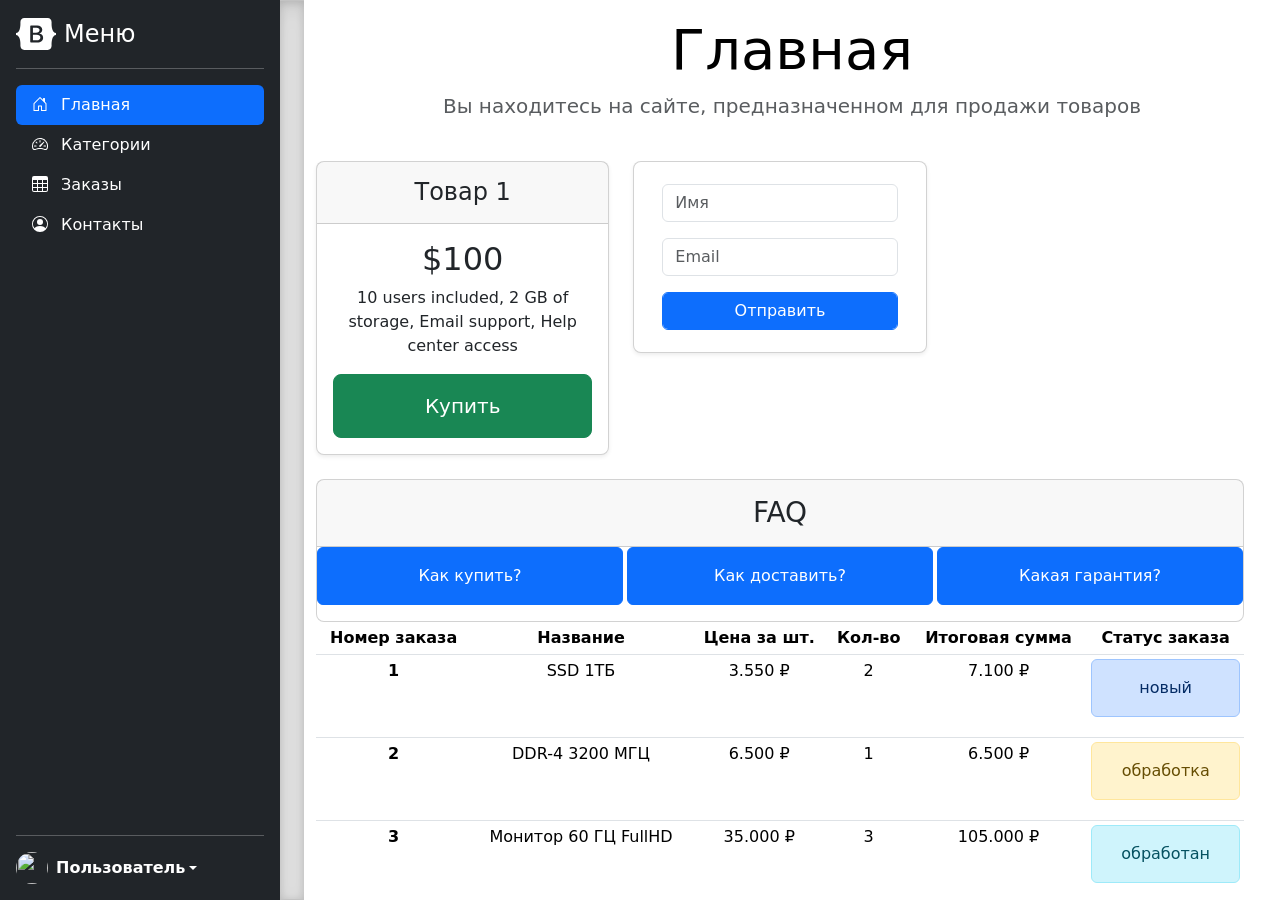
==== Python Base/lesson21/hw/index.html @ c47ae516 "12/01/24" ====
<!doctype html>
<html lang="en">
<head>
    <meta charset="utf-8">
    <meta name="viewport" content="width=device-width, initial-scale=1">
    <meta name="description" content="">
    <meta name="generator" content="Hugo 0.84.0">
    <title>Catalog</title>
    <!-- Bootstrap core CSS -->
    <link href="https://cdn.jsdelivr.net/npm/bootstrap@5.3.0/dist/css/bootstrap.min.css" rel="stylesheet"
          integrity="sha384-9ndCyUaIbzAi2FUVXJi0CjmCapSmO7SnpJef0486qhLnuZ2cdeRhO02iuK6FUUVM" crossorigin="anonymous">

    <style>
        .bd-placeholder-img {
            font-size: 1.125rem;
            text-anchor: middle;
            -webkit-user-select: none;
            -moz-user-select: none;
            user-select: none;
        }

        @media (min-width: 768px) {
            .bd-placeholder-img-lg {
                font-size: 3.5rem;
            }
        }

        body {
            min-height: 100vh;
            min-height: -webkit-fill-available;
        }

        html {
            height: -webkit-fill-available;
        }

        main {
            display: flex;
            flex-wrap: nowrap;
            height: 100vh;
            height: -webkit-fill-available;
            max-height: 100vh;
            overflow-x: auto;
            overflow-y: hidden;
        }

        .b-example-divider {
            flex-shrink: 0;
            width: 1.5rem;
            height: 100vh;
            background-color: rgba(0, 0, 0, .1);
            border: solid rgba(0, 0, 0, .15);
            border-width: 1px 0;
            box-shadow: inset 0 .5em 1.5em rgba(0, 0, 0, .1), inset 0 .125em .5em rgba(0, 0, 0, .15);
        }

        .bi {
            vertical-align: -.125em;
            pointer-events: none;
            fill: currentColor;
        }

        .dropdown-toggle {
            outline: 0;
        }

        .nav-flush .nav-link {
            border-radius: 0;
        }

        .btn-toggle {
            display: inline-flex;
            align-items: center;
            padding: .25rem .5rem;
            font-weight: 600;
            color: rgba(0, 0, 0, .65);
            background-color: transparent;
            border: 0;
        }

        .btn-toggle:hover,
        .btn-toggle:focus {
            color: rgba(0, 0, 0, .85);
            background-color: #d2f4ea;
        }

        .btn-toggle::before {
            width: 1.25em;
            line-height: 0;
            content: url("data:image/svg+xml,%3csvg xmlns='http://www.w3.org/2000/svg' width='16' height='16' viewBox='0 0 16 16'%3e%3cpath fill='none' stroke='rgba%280,0,0,.5%29' stroke-linecap='round' stroke-linejoin='round' stroke-width='2' d='M5 14l6-6-6-6'/%3e%3c/svg%3e");
            transition: transform .35s ease;
            transform-origin: .5em 50%;
        }

        .btn-toggle[aria-expanded="true"] {
            color: rgba(0, 0, 0, .85);
        }

        .btn-toggle[aria-expanded="true"]::before {
            transform: rotate(90deg);
        }

        .btn-toggle-nav a {
            display: inline-flex;
            padding: .1875rem .5rem;
            margin-top: .125rem;
            margin-left: 1.25rem;
            text-decoration: none;
        }

        .btn-toggle-nav a:hover,
        .btn-toggle-nav a:focus {
            background-color: #d2f4ea;
        }

        .scrollarea {
            overflow-y: auto;
        }

        .fw-semibold {
            font-weight: 600;
        }

        .lh-tight {
            line-height: 1.25;
        }
    </style>

</head>
<body>

<svg xmlns="http://www.w3.org/2000/svg" style="display: none;">
    <symbol id="bootstrap" viewBox="0 0 118 94">
        <title>Bootstrap</title>
        <path fill-rule="evenodd" clip-rule="evenodd"
              d="M24.509 0c-6.733 0-11.715 5.893-11.492 12.284.214 6.14-.064 14.092-2.066 20.577C8.943 39.365 5.547 43.485 0 44.014v5.972c5.547.529 8.943 4.649 10.951 11.153 2.002 6.485 2.28 14.437 2.066 20.577C12.794 88.106 17.776 94 24.51 94H93.5c6.733 0 11.714-5.893 11.491-12.284-.214-6.14.064-14.092 2.066-20.577 2.009-6.504 5.396-10.624 10.943-11.153v-5.972c-5.547-.529-8.934-4.649-10.943-11.153-2.002-6.484-2.28-14.437-2.066-20.577C105.214 5.894 100.233 0 93.5 0H24.508zM80 57.863C80 66.663 73.436 72 62.543 72H44a2 2 0 01-2-2V24a2 2 0 012-2h18.437c9.083 0 15.044 4.92 15.044 12.474 0 5.302-4.01 10.049-9.119 10.88v.277C75.317 46.394 80 51.21 80 57.863zM60.521 28.34H49.948v14.934h8.905c6.884 0 10.68-2.772 10.68-7.727 0-4.643-3.264-7.207-9.012-7.207zM49.948 49.2v16.458H60.91c7.167 0 10.964-2.876 10.964-8.281 0-5.406-3.903-8.178-11.425-8.178H49.948z"></path>
    </symbol>
    <symbol id="home" viewBox="0 0 16 16">
        <path d="M8.354 1.146a.5.5 0 0 0-.708 0l-6 6A.5.5 0 0 0 1.5 7.5v7a.5.5 0 0 0 .5.5h4.5a.5.5 0 0 0 .5-.5v-4h2v4a.5.5 0 0 0 .5.5H14a.5.5 0 0 0 .5-.5v-7a.5.5 0 0 0-.146-.354L13 5.793V2.5a.5.5 0 0 0-.5-.5h-1a.5.5 0 0 0-.5.5v1.293L8.354 1.146zM2.5 14V7.707l5.5-5.5 5.5 5.5V14H10v-4a.5.5 0 0 0-.5-.5h-3a.5.5 0 0 0-.5.5v4H2.5z"/>
    </symbol>
    <symbol id="speedometer2" viewBox="0 0 16 16">
        <path d="M8 4a.5.5 0 0 1 .5.5V6a.5.5 0 0 1-1 0V4.5A.5.5 0 0 1 8 4zM3.732 5.732a.5.5 0 0 1 .707 0l.915.914a.5.5 0 1 1-.708.708l-.914-.915a.5.5 0 0 1 0-.707zM2 10a.5.5 0 0 1 .5-.5h1.586a.5.5 0 0 1 0 1H2.5A.5.5 0 0 1 2 10zm9.5 0a.5.5 0 0 1 .5-.5h1.5a.5.5 0 0 1 0 1H12a.5.5 0 0 1-.5-.5zm.754-4.246a.389.389 0 0 0-.527-.02L7.547 9.31a.91.91 0 1 0 1.302 1.258l3.434-4.297a.389.389 0 0 0-.029-.518z"/>
        <path fill-rule="evenodd"
              d="M0 10a8 8 0 1 1 15.547 2.661c-.442 1.253-1.845 1.602-2.932 1.25C11.309 13.488 9.475 13 8 13c-1.474 0-3.31.488-4.615.911-1.087.352-2.49.003-2.932-1.25A7.988 7.988 0 0 1 0 10zm8-7a7 7 0 0 0-6.603 9.329c.203.575.923.876 1.68.63C4.397 12.533 6.358 12 8 12s3.604.532 4.923.96c.757.245 1.477-.056 1.68-.631A7 7 0 0 0 8 3z"/>
    </symbol>
    <symbol id="table" viewBox="0 0 16 16">
        <path d="M0 2a2 2 0 0 1 2-2h12a2 2 0 0 1 2 2v12a2 2 0 0 1-2 2H2a2 2 0 0 1-2-2V2zm15 2h-4v3h4V4zm0 4h-4v3h4V8zm0 4h-4v3h3a1 1 0 0 0 1-1v-2zm-5 3v-3H6v3h4zm-5 0v-3H1v2a1 1 0 0 0 1 1h3zm-4-4h4V8H1v3zm0-4h4V4H1v3zm5-3v3h4V4H6zm4 4H6v3h4V8z"/>
    </symbol>
    <symbol id="people-circle" viewBox="0 0 16 16">
        <path d="M11 6a3 3 0 1 1-6 0 3 3 0 0 1 6 0z"/>
        <path fill-rule="evenodd"
              d="M0 8a8 8 0 1 1 16 0A8 8 0 0 1 0 8zm8-7a7 7 0 0 0-5.468 11.37C3.242 11.226 4.805 10 8 10s4.757 1.225 5.468 2.37A7 7 0 0 0 8 1z"/>
    </symbol>
    <symbol id="grid" viewBox="0 0 16 16">
        <path d="M1 2.5A1.5 1.5 0 0 1 2.5 1h3A1.5 1.5 0 0 1 7 2.5v3A1.5 1.5 0 0 1 5.5 7h-3A1.5 1.5 0 0 1 1 5.5v-3zM2.5 2a.5.5 0 0 0-.5.5v3a.5.5 0 0 0 .5.5h3a.5.5 0 0 0 .5-.5v-3a.5.5 0 0 0-.5-.5h-3zm6.5.5A1.5 1.5 0 0 1 10.5 1h3A1.5 1.5 0 0 1 15 2.5v3A1.5 1.5 0 0 1 13.5 7h-3A1.5 1.5 0 0 1 9 5.5v-3zm1.5-.5a.5.5 0 0 0-.5.5v3a.5.5 0 0 0 .5.5h3a.5.5 0 0 0 .5-.5v-3a.5.5 0 0 0-.5-.5h-3zM1 10.5A1.5 1.5 0 0 1 2.5 9h3A1.5 1.5 0 0 1 7 10.5v3A1.5 1.5 0 0 1 5.5 15h-3A1.5 1.5 0 0 1 1 13.5v-3zm1.5-.5a.5.5 0 0 0-.5.5v3a.5.5 0 0 0 .5.5h3a.5.5 0 0 0 .5-.5v-3a.5.5 0 0 0-.5-.5h-3zm6.5.5A1.5 1.5 0 0 1 10.5 9h3a1.5 1.5 0 0 1 1.5 1.5v3a1.5 1.5 0 0 1-1.5 1.5h-3A1.5 1.5 0 0 1 9 13.5v-3zm1.5-.5a.5.5 0 0 0-.5.5v3a.5.5 0 0 0 .5.5h3a.5.5 0 0 0 .5-.5v-3a.5.5 0 0 0-.5-.5h-3z"/>
    </symbol>
    <symbol id="collection" viewBox="0 0 16 16">
        <path d="M2.5 3.5a.5.5 0 0 1 0-1h11a.5.5 0 0 1 0 1h-11zm2-2a.5.5 0 0 1 0-1h7a.5.5 0 0 1 0 1h-7zM0 13a1.5 1.5 0 0 0 1.5 1.5h13A1.5 1.5 0 0 0 16 13V6a1.5 1.5 0 0 0-1.5-1.5h-13A1.5 1.5 0 0 0 0 6v7zm1.5.5A.5.5 0 0 1 1 13V6a.5.5 0 0 1 .5-.5h13a.5.5 0 0 1 .5.5v7a.5.5 0 0 1-.5.5h-13z"/>
    </symbol>
    <symbol id="calendar3" viewBox="0 0 16 16">
        <path d="M14 0H2a2 2 0 0 0-2 2v12a2 2 0 0 0 2 2h12a2 2 0 0 0 2-2V2a2 2 0 0 0-2-2zM1 3.857C1 3.384 1.448 3 2 3h12c.552 0 1 .384 1 .857v10.286c0 .473-.448.857-1 .857H2c-.552 0-1-.384-1-.857V3.857z"/>
        <path d="M6.5 7a1 1 0 1 0 0-2 1 1 0 0 0 0 2zm3 0a1 1 0 1 0 0-2 1 1 0 0 0 0 2zm3 0a1 1 0 1 0 0-2 1 1 0 0 0 0 2zm-9 3a1 1 0 1 0 0-2 1 1 0 0 0 0 2zm3 0a1 1 0 1 0 0-2 1 1 0 0 0 0 2zm3 0a1 1 0 1 0 0-2 1 1 0 0 0 0 2zm3 0a1 1 0 1 0 0-2 1 1 0 0 0 0 2zm-9 3a1 1 0 1 0 0-2 1 1 0 0 0 0 2zm3 0a1 1 0 1 0 0-2 1 1 0 0 0 0 2zm3 0a1 1 0 1 0 0-2 1 1 0 0 0 0 2z"/>
    </symbol>
    <symbol id="chat-quote-fill" viewBox="0 0 16 16">
        <path d="M16 8c0 3.866-3.582 7-8 7a9.06 9.06 0 0 1-2.347-.306c-.584.296-1.925.864-4.181 1.234-.2.032-.352-.176-.273-.362.354-.836.674-1.95.77-2.966C.744 11.37 0 9.76 0 8c0-3.866 3.582-7 8-7s8 3.134 8 7zM7.194 6.766a1.688 1.688 0 0 0-.227-.272 1.467 1.467 0 0 0-.469-.324l-.008-.004A1.785 1.785 0 0 0 5.734 6C4.776 6 4 6.746 4 7.667c0 .92.776 1.666 1.734 1.666.343 0 .662-.095.931-.26-.137.389-.39.804-.81 1.22a.405.405 0 0 0 .011.59c.173.16.447.155.614-.01 1.334-1.329 1.37-2.758.941-3.706a2.461 2.461 0 0 0-.227-.4zM11 9.073c-.136.389-.39.804-.81 1.22a.405.405 0 0 0 .012.59c.172.16.446.155.613-.01 1.334-1.329 1.37-2.758.942-3.706a2.466 2.466 0 0 0-.228-.4 1.686 1.686 0 0 0-.227-.273 1.466 1.466 0 0 0-.469-.324l-.008-.004A1.785 1.785 0 0 0 10.07 6c-.957 0-1.734.746-1.734 1.667 0 .92.777 1.666 1.734 1.666.343 0 .662-.095.931-.26z"/>
    </symbol>
    <symbol id="cpu-fill" viewBox="0 0 16 16">
        <path d="M6.5 6a.5.5 0 0 0-.5.5v3a.5.5 0 0 0 .5.5h3a.5.5 0 0 0 .5-.5v-3a.5.5 0 0 0-.5-.5h-3z"/>
        <path d="M5.5.5a.5.5 0 0 0-1 0V2A2.5 2.5 0 0 0 2 4.5H.5a.5.5 0 0 0 0 1H2v1H.5a.5.5 0 0 0 0 1H2v1H.5a.5.5 0 0 0 0 1H2v1H.5a.5.5 0 0 0 0 1H2A2.5 2.5 0 0 0 4.5 14v1.5a.5.5 0 0 0 1 0V14h1v1.5a.5.5 0 0 0 1 0V14h1v1.5a.5.5 0 0 0 1 0V14h1v1.5a.5.5 0 0 0 1 0V14a2.5 2.5 0 0 0 2.5-2.5h1.5a.5.5 0 0 0 0-1H14v-1h1.5a.5.5 0 0 0 0-1H14v-1h1.5a.5.5 0 0 0 0-1H14v-1h1.5a.5.5 0 0 0 0-1H14A2.5 2.5 0 0 0 11.5 2V.5a.5.5 0 0 0-1 0V2h-1V.5a.5.5 0 0 0-1 0V2h-1V.5a.5.5 0 0 0-1 0V2h-1V.5zm1 4.5h3A1.5 1.5 0 0 1 11 6.5v3A1.5 1.5 0 0 1 9.5 11h-3A1.5 1.5 0 0 1 5 9.5v-3A1.5 1.5 0 0 1 6.5 5z"/>
    </symbol>
    <symbol id="gear-fill" viewBox="0 0 16 16">
        <path d="M9.405 1.05c-.413-1.4-2.397-1.4-2.81 0l-.1.34a1.464 1.464 0 0 1-2.105.872l-.31-.17c-1.283-.698-2.686.705-1.987 1.987l.169.311c.446.82.023 1.841-.872 2.105l-.34.1c-1.4.413-1.4 2.397 0 2.81l.34.1a1.464 1.464 0 0 1 .872 2.105l-.17.31c-.698 1.283.705 2.686 1.987 1.987l.311-.169a1.464 1.464 0 0 1 2.105.872l.1.34c.413 1.4 2.397 1.4 2.81 0l.1-.34a1.464 1.464 0 0 1 2.105-.872l.31.17c1.283.698 2.686-.705 1.987-1.987l-.169-.311a1.464 1.464 0 0 1 .872-2.105l.34-.1c1.4-.413 1.4-2.397 0-2.81l-.34-.1a1.464 1.464 0 0 1-.872-2.105l.17-.31c.698-1.283-.705-2.686-1.987-1.987l-.311.169a1.464 1.464 0 0 1-2.105-.872l-.1-.34zM8 10.93a2.929 2.929 0 1 1 0-5.86 2.929 2.929 0 0 1 0 5.858z"/>
    </symbol>
    <symbol id="speedometer" viewBox="0 0 16 16">
        <path d="M8 2a.5.5 0 0 1 .5.5V4a.5.5 0 0 1-1 0V2.5A.5.5 0 0 1 8 2zM3.732 3.732a.5.5 0 0 1 .707 0l.915.914a.5.5 0 1 1-.708.708l-.914-.915a.5.5 0 0 1 0-.707zM2 8a.5.5 0 0 1 .5-.5h1.586a.5.5 0 0 1 0 1H2.5A.5.5 0 0 1 2 8zm9.5 0a.5.5 0 0 1 .5-.5h1.5a.5.5 0 0 1 0 1H12a.5.5 0 0 1-.5-.5zm.754-4.246a.389.389 0 0 0-.527-.02L7.547 7.31A.91.91 0 1 0 8.85 8.569l3.434-4.297a.389.389 0 0 0-.029-.518z"/>
        <path fill-rule="evenodd"
              d="M6.664 15.889A8 8 0 1 1 9.336.11a8 8 0 0 1-2.672 15.78zm-4.665-4.283A11.945 11.945 0 0 1 8 10c2.186 0 4.236.585 6.001 1.606a7 7 0 1 0-12.002 0z"/>
    </symbol>
    <symbol id="toggles2" viewBox="0 0 16 16">
        <path d="M9.465 10H12a2 2 0 1 1 0 4H9.465c.34-.588.535-1.271.535-2 0-.729-.195-1.412-.535-2z"/>
        <path d="M6 15a3 3 0 1 0 0-6 3 3 0 0 0 0 6zm0 1a4 4 0 1 1 0-8 4 4 0 0 1 0 8zm.535-10a3.975 3.975 0 0 1-.409-1H4a1 1 0 0 1 0-2h2.126c.091-.355.23-.69.41-1H4a2 2 0 1 0 0 4h2.535z"/>
        <path d="M14 4a4 4 0 1 1-8 0 4 4 0 0 1 8 0z"/>
    </symbol>
    <symbol id="tools" viewBox="0 0 16 16">
        <path d="M1 0L0 1l2.2 3.081a1 1 0 0 0 .815.419h.07a1 1 0 0 1 .708.293l2.675 2.675-2.617 2.654A3.003 3.003 0 0 0 0 13a3 3 0 1 0 5.878-.851l2.654-2.617.968.968-.305.914a1 1 0 0 0 .242 1.023l3.356 3.356a1 1 0 0 0 1.414 0l1.586-1.586a1 1 0 0 0 0-1.414l-3.356-3.356a1 1 0 0 0-1.023-.242L10.5 9.5l-.96-.96 2.68-2.643A3.005 3.005 0 0 0 16 3c0-.269-.035-.53-.102-.777l-2.14 2.141L12 4l-.364-1.757L13.777.102a3 3 0 0 0-3.675 3.68L7.462 6.46 4.793 3.793a1 1 0 0 1-.293-.707v-.071a1 1 0 0 0-.419-.814L1 0zm9.646 10.646a.5.5 0 0 1 .708 0l3 3a.5.5 0 0 1-.708.708l-3-3a.5.5 0 0 1 0-.708zM3 11l.471.242.529.026.287.445.445.287.026.529L5 13l-.242.471-.026.529-.445.287-.287.445-.529.026L3 15l-.471-.242L2 14.732l-.287-.445L1.268 14l-.026-.529L1 13l.242-.471.026-.529.445-.287.287-.445.529-.026L3 11z"/>
    </symbol>
    <symbol id="chevron-right" viewBox="0 0 16 16">
        <path fill-rule="evenodd"
              d="M4.646 1.646a.5.5 0 0 1 .708 0l6 6a.5.5 0 0 1 0 .708l-6 6a.5.5 0 0 1-.708-.708L10.293 8 4.646 2.354a.5.5 0 0 1 0-.708z"/>
    </symbol>
    <symbol id="geo-fill" viewBox="0 0 16 16">
        <path fill-rule="evenodd"
              d="M4 4a4 4 0 1 1 4.5 3.969V13.5a.5.5 0 0 1-1 0V7.97A4 4 0 0 1 4 3.999zm2.493 8.574a.5.5 0 0 1-.411.575c-.712.118-1.28.295-1.655.493a1.319 1.319 0 0 0-.37.265.301.301 0 0 0-.057.09V14l.002.008a.147.147 0 0 0 .016.033.617.617 0 0 0 .145.15c.165.13.435.27.813.395.751.25 1.82.414 3.024.414s2.273-.163 3.024-.414c.378-.126.648-.265.813-.395a.619.619 0 0 0 .146-.15.148.148 0 0 0 .015-.033L12 14v-.004a.301.301 0 0 0-.057-.09 1.318 1.318 0 0 0-.37-.264c-.376-.198-.943-.375-1.655-.493a.5.5 0 1 1 .164-.986c.77.127 1.452.328 1.957.594C12.5 13 13 13.4 13 14c0 .426-.26.752-.544.977-.29.228-.68.413-1.116.558-.878.293-2.059.465-3.34.465-1.281 0-2.462-.172-3.34-.465-.436-.145-.826-.33-1.116-.558C3.26 14.752 3 14.426 3 14c0-.599.5-1 .961-1.243.505-.266 1.187-.467 1.957-.594a.5.5 0 0 1 .575.411z"/>
    </symbol>
</svg>

<main>
    <h1 class="visually-hidden">Меню</h1>

    <div class="d-flex flex-column flex-shrink-0 p-3 text-white bg-dark" style="width: 280px;">
        <a href="/" class="d-flex align-items-center mb-3 mb-md-0 me-md-auto text-white text-decoration-none">
            <svg class="bi me-2" width="40" height="32">
                <use xlink:href="#bootstrap"/>
            </svg>
            <span class="fs-4">Меню</span>
        </a>
        <hr>
        <ul class="nav nav-pills flex-column mb-auto">
            <li class="nav-item">
                <a href="#" class="nav-link active" aria-current="page">
                    <svg class="bi me-2" width="16" height="16">
                        <use xlink:href="#home"/>
                    </svg>
                    Главная
                </a>
            </li>
            <li>
                <a href="#" class="nav-link text-white">
                    <svg class="bi me-2" width="16" height="16">
                        <use xlink:href="#speedometer2"/>
                    </svg>
                    Категории
                </a>
            </li>
            <li>
                <a href="#" class="nav-link text-white">
                    <svg class="bi me-2" width="16" height="16">
                        <use xlink:href="#table"/>
                    </svg>
                    Заказы
                </a>
            </li>
            <li>
                <a href="#" class="nav-link text-white">
                    <svg class="bi me-2" width="16" height="16">
                        <use xlink:href="#people-circle"/>
                    </svg>
                    Контакты
                </a>
            </li>
        </ul>
        <hr>
        <div class="dropdown">
            <a href="#" class="d-flex align-items-center text-white text-decoration-none dropdown-toggle"
               id="dropdownUser1" data-bs-toggle="dropdown" aria-expanded="false">
                <img src="https://github.com/mdo.png" alt="" width="32" height="32" class="rounded-circle me-2">
                <strong>Пользователь</strong>
            </a>
            <ul class="dropdown-menu dropdown-menu-dark text-small shadow" aria-labelledby="dropdownUser1">
                <li><a class="dropdown-item" href="#">Профиль</a></li>
                <li>
                    <hr class="dropdown-divider">
                </li>
                <li><a class="dropdown-item" href="#">Выход</a></li>
            </ul>
        </div>
    </div>

    <div class="b-example-divider"></div>

    <div class="container">
        <header>
            <div class="pricing-header p-3 pb-md-4 mx-auto text-center">
                <h1 class="display-4 fw-normal text-body-emphasis">Главная</h1>
                <p class="fs-5 text-body-secondary">Вы находитесь на сайте, предназначенном для продажи товаров</p>
            </div>
        </header>

        <main class="row">
            <div class="row text-center">
                <div class="col-4">
                    <div class="card mb-4 rounded-3 shadow-sm">
                        <div class="card-header py-3">
                            <h4 class="my-0 fw-normal">Товар 1</h4>
                        </div>
                        <div class="card-body">
                            <h2 class="card-title pricing-card-title">$100</h2>
                            <p>
                                10 users included,
                                2 GB of storage,
                                Email support,
                                Help center access
                            </p>
                            <button type="button" class="w-100 p-3 btn btn-success btn-lg">Купить
                            </button>
                        </div>
                    </div>
                </div>
                <div class="col-4">
                    <div class="card mb-4 rounded-3 shadow-sm form-control">
                        <div class="card-body">
                            <form>
                                <div class="mb-3">
                                    <input name="name" type="text" class="form-control" id="exampleInputName1"
                                           placeholder="Имя">
                                </div>
                                <div class="mb-3">
                                    <input name="email" type="email" class="form-control" id="exampleInputEmail1"
                                           placeholder="Email">
                                </div>
                                <button type="submit" class="btn btn-primary form-control">Отправить</button>
                            </form>
                        </div>
                    </div>
                </div>
            </div>
            <div class="row text-center">
                <div class="col-16">
                    <div class="card rounded-3">
                        <div class="card-header py-3">
                            <h3 class="my-0 fw-normal">FAQ</h3>
                        </div>
                        <p class="d-inline-flex gap-1">
                            <a class="w-100 p-3 btn btn-primary" data-bs-toggle="collapse" href="#multiCollapseExample1"
                               role="button"
                               aria-expanded="false" aria-controls="multiCollapseExample1">Как купить?</a>
                            <button class="w-100 p-3 btn btn-primary" type="button" data-bs-toggle="collapse"
                                    data-bs-target="#multiCollapseExample2" aria-expanded="false"
                                    aria-controls="multiCollapseExample2">Как доставить?
                            </button>
                            <button class="w-100 p-3 btn btn-primary" type="button" data-bs-toggle="collapse"
                                    data-bs-target="#multiCollapseExample3" aria-expanded="false"
                                    aria-controls="multiCollapseExample3">Какая гарантия?
                            </button>
                        </p>
                        <div class="row">
                            <div class="col">
                                <div class="collapse multi-collapse" id="multiCollapseExample1">
                                    <div class="card card-body">
                                        Каком кверху.
                                    </div>
                                </div>
                            </div>
                            <div class="col">
                                <div class="collapse multi-collapse" id="multiCollapseExample2">
                                    <div class="card card-body">
                                        Молча.
                                    </div>
                                </div>
                            </div>
                            <div class="col">
                                <div class="collapse multi-collapse" id="multiCollapseExample3">
                                    <div class="card card-body">
                                        Меньше знаешь - крепче спишь.
                                    </div>
                                </div>
                            </div>
                        </div>
                    </div>
                </div>
            </div>
            <div class="row text-center">
                <div class="col-16">
                    <div class="table-responsive">
                        <table class="table table-sm table-hover">
                            <thead>
                            <tr>
                                <th scope="col">Номер заказа</th>
                                <th scope="col">Название</th>
                                <th scope="col">Цена за шт.</th>
                                <th scope="col">Кол-во</th>
                                <th scope="col">Итоговая сумма</th>
                                <th scope="col">Статус заказа</th>
                            </tr>
                            </thead>
                            <tbody>
                            <tr>
                                <th scope="row">1</th>
                                <td>SSD 1ТБ</td>
                                <td>3.550 ₽</td>
                                <td>2</td>
                                <td>7.100 ₽</td>
                                <td>
                                    <div class="alert alert-primary" role="alert">новый</div>
                                </td>
                            </tr>
                            <tr>
                                <th scope="row">2</th>
                                <td>DDR-4 3200 МГЦ</td>
                                <td>6.500 ₽</td>
                                <td>1</td>
                                <td>6.500 ₽</td>
                                <td>
                                    <div class="alert alert-warning" role="alert">обработка</div>
                                </td>
                            </tr>
                            <tr>
                                <th scope="row">3</th>
                                <td>Монитор 60 ГЦ FullHD</td>
                                <td>35.000 ₽</td>
                                <td>3</td>
                                <td>105.000 ₽</td>
                                <td>
                                    <div class="alert alert-info" role="alert">обработан</div>
                                </td>
                            </tr>
                            <tr>
                                <th scope="row">4</th>
                                <td>HDMI-кабель</td>
                                <td>1.300 ₽</td>
                                <td>5</td>
                                <td>6.500 ₽</td>
                                <td>
                                    <div class="alert alert-danger" role="alert">отмена</div>
                                </td>
                            </tr>
                            </tbody>
                        </table>
                    </div>
                </div>
            </div>
        </main>

    </div>

</main>
<script src="https://cdn.jsdelivr.net/npm/bootstrap@5.3.0/dist/js/bootstrap.bundle.min.js"
        integrity="sha384-geWF76RCwLtnZ8qwWowPQNguL3RmwHVBC9FhGdlKrxdiJJigb/j/68SIy3Te4Bkz"
        crossorigin="anonymous"></script>

<script>
    /* global bootstrap: false */
    (function () {
        'use strict'
        var tooltipTriggerList = [].slice.call(document.querySelectorAll('[data-bs-toggle="tooltip"]'))
        tooltipTriggerList.forEach(function (tooltipTriggerEl) {
            new bootstrap.Tooltip(tooltipTriggerEl)
        })
    })()
</script>
</body>
</html>
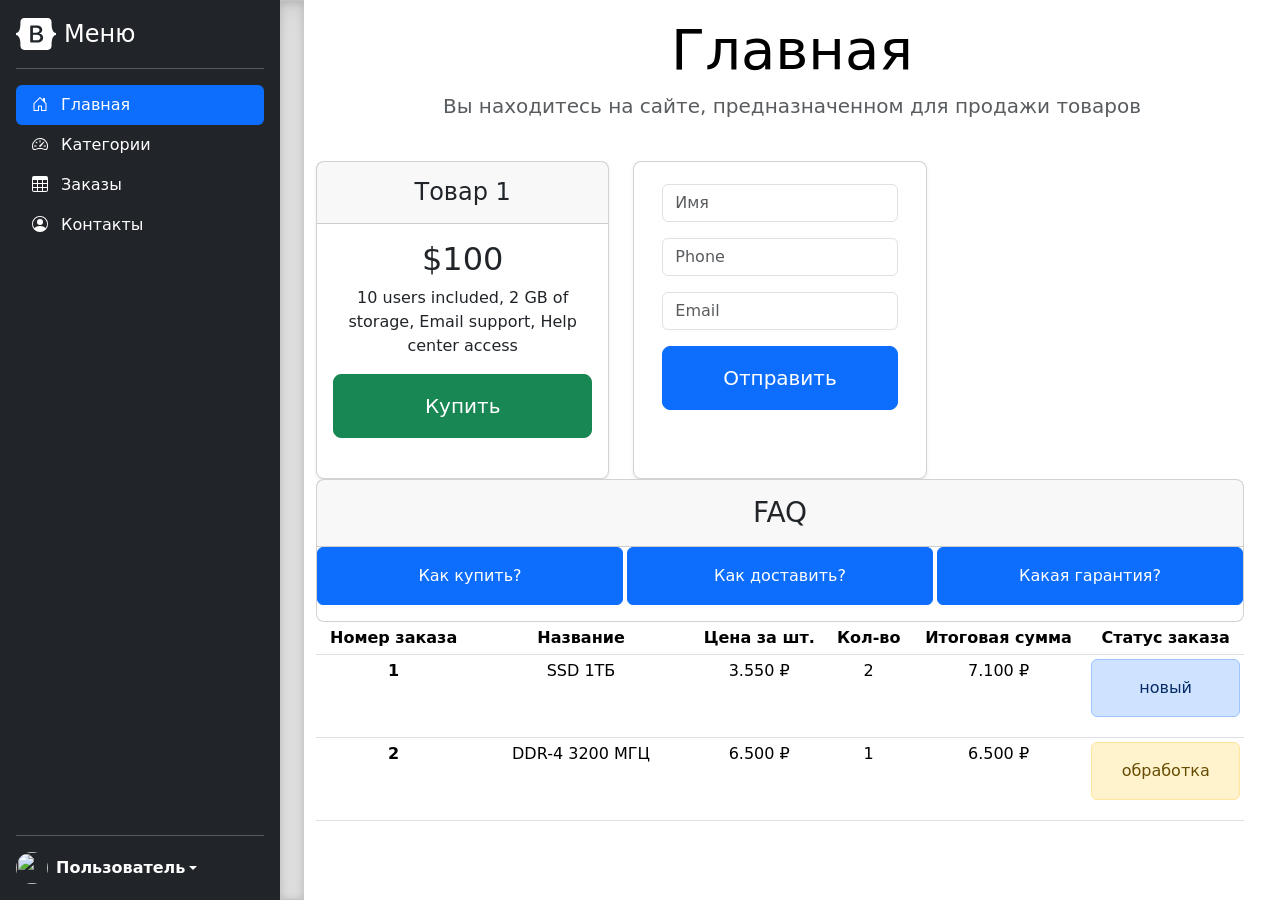
==== commit bf2f789b: "05/04/24" ====
--- a/Python Base/lesson21/hw/index.html
+++ b/Python Base/lesson21/hw/index.html
@@ -269,7 +269,7 @@
         <main class="row">
             <div class="row text-center">
                 <div class="col-4">
-                    <div class="card mb-4 rounded-3 shadow-sm">
+                    <div class="card mb-4 rounded-3 shadow-sm  h-100">
                         <div class="card-header py-3">
                             <h4 class="my-0 fw-normal">Товар 1</h4>
                         </div>
@@ -287,18 +287,22 @@
                     </div>
                 </div>
                 <div class="col-4">
-                    <div class="card mb-4 rounded-3 shadow-sm form-control">
+                    <div class="card mb-4 rounded-3 shadow-sm form-control h-100">
                         <div class="card-body">
                             <form>
                                 <div class="mb-3">
                                     <input name="name" type="text" class="form-control" id="exampleInputName1"
                                            placeholder="Имя">
                                 </div>
+                                 <div class="mb-3">
+                                    <input name="phone" type="tel" class="form-control" id="exampleInputPhone1"
+                                           placeholder="Phone">
+                                </div>
                                 <div class="mb-3">
                                     <input name="email" type="email" class="form-control" id="exampleInputEmail1"
                                            placeholder="Email">
                                 </div>
-                                <button type="submit" class="btn btn-primary form-control">Отправить</button>
+                                <button type="submit" class="btn btn-primary h-100 w-100 p-3 btn-lg">Отправить</button>
                             </form>
                         </div>
                     </div>
@@ -351,61 +355,66 @@
             </div>
             <div class="row text-center">
                 <div class="col-16">
-                    <div class="table-responsive">
-                        <table class="table table-sm table-hover">
-                            <thead>
-                            <tr>
-                                <th scope="col">Номер заказа</th>
-                                <th scope="col">Название</th>
-                                <th scope="col">Цена за шт.</th>
-                                <th scope="col">Кол-во</th>
-                                <th scope="col">Итоговая сумма</th>
-                                <th scope="col">Статус заказа</th>
-                            </tr>
-                            </thead>
-                            <tbody>
-                            <tr>
-                                <th scope="row">1</th>
-                                <td>SSD 1ТБ</td>
-                                <td>3.550 ₽</td>
-                                <td>2</td>
-                                <td>7.100 ₽</td>
-                                <td>
-                                    <div class="alert alert-primary" role="alert">новый</div>
-                                </td>
-                            </tr>
-                            <tr>
-                                <th scope="row">2</th>
-                                <td>DDR-4 3200 МГЦ</td>
-                                <td>6.500 ₽</td>
-                                <td>1</td>
-                                <td>6.500 ₽</td>
-                                <td>
-                                    <div class="alert alert-warning" role="alert">обработка</div>
-                                </td>
-                            </tr>
-                            <tr>
-                                <th scope="row">3</th>
-                                <td>Монитор 60 ГЦ FullHD</td>
-                                <td>35.000 ₽</td>
-                                <td>3</td>
-                                <td>105.000 ₽</td>
-                                <td>
-                                    <div class="alert alert-info" role="alert">обработан</div>
-                                </td>
-                            </tr>
-                            <tr>
-                                <th scope="row">4</th>
-                                <td>HDMI-кабель</td>
-                                <td>1.300 ₽</td>
-                                <td>5</td>
-                                <td>6.500 ₽</td>
-                                <td>
-                                    <div class="alert alert-danger" role="alert">отмена</div>
-                                </td>
-                            </tr>
-                            </tbody>
-                        </table>
+
+                    <div id="table" class="table-responsive" style="height: 200px;">
+                        <div data-bs-spy="scroll" data-bs-target="#table" data-bs-smooth-scroll="true"
+                             class="scrollspy-example" tabindex="0">
+                            <table class="table table-sm table-hover">
+                                <thead>
+                                <tr>
+                                    <th scope="col">Номер заказа</th>
+                                    <th scope="col">Название</th>
+                                    <th scope="col">Цена за шт.</th>
+                                    <th scope="col">Кол-во</th>
+                                    <th scope="col">Итоговая сумма</th>
+                                    <th scope="col">Статус заказа</th>
+                                </tr>
+                                </thead>
+                                <tbody>
+                                <tr>
+                                    <th scope="row">1</th>
+                                    <td>SSD 1ТБ</td>
+                                    <td>3.550 ₽</td>
+                                    <td>2</td>
+                                    <td>7.100 ₽</td>
+                                    <td>
+                                        <div class="alert alert-primary" role="alert">новый</div>
+                                    </td>
+                                </tr>
+                                <tr>
+                                    <th scope="row">2</th>
+                                    <td>DDR-4 3200 МГЦ</td>
+                                    <td>6.500 ₽</td>
+                                    <td>1</td>
+                                    <td>6.500 ₽</td>
+                                    <td>
+                                        <div class="alert alert-warning" role="alert">обработка</div>
+                                    </td>
+                                </tr>
+                                <tr>
+                                    <th scope="row">3</th>
+                                    <td>Монитор 60 ГЦ FullHD</td>
+                                    <td>35.000 ₽</td>
+                                    <td>3</td>
+                                    <td>105.000 ₽</td>
+                                    <td>
+                                        <div class="alert alert-success" role="alert">обработан</div>
+                                    </td>
+                                </tr>
+                                <tr>
+                                    <th scope="row">4</th>
+                                    <td>HDMI-кабель</td>
+                                    <td>1.300 ₽</td>
+                                    <td>5</td>
+                                    <td>6.500 ₽</td>
+                                    <td>
+                                        <div class="alert alert-danger" role="alert">отмена</div>
+                                    </td>
+                                </tr>
+                                </tbody>
+
+                            </table>
+                        </div>
                     </div>
                 </div>
             </div>
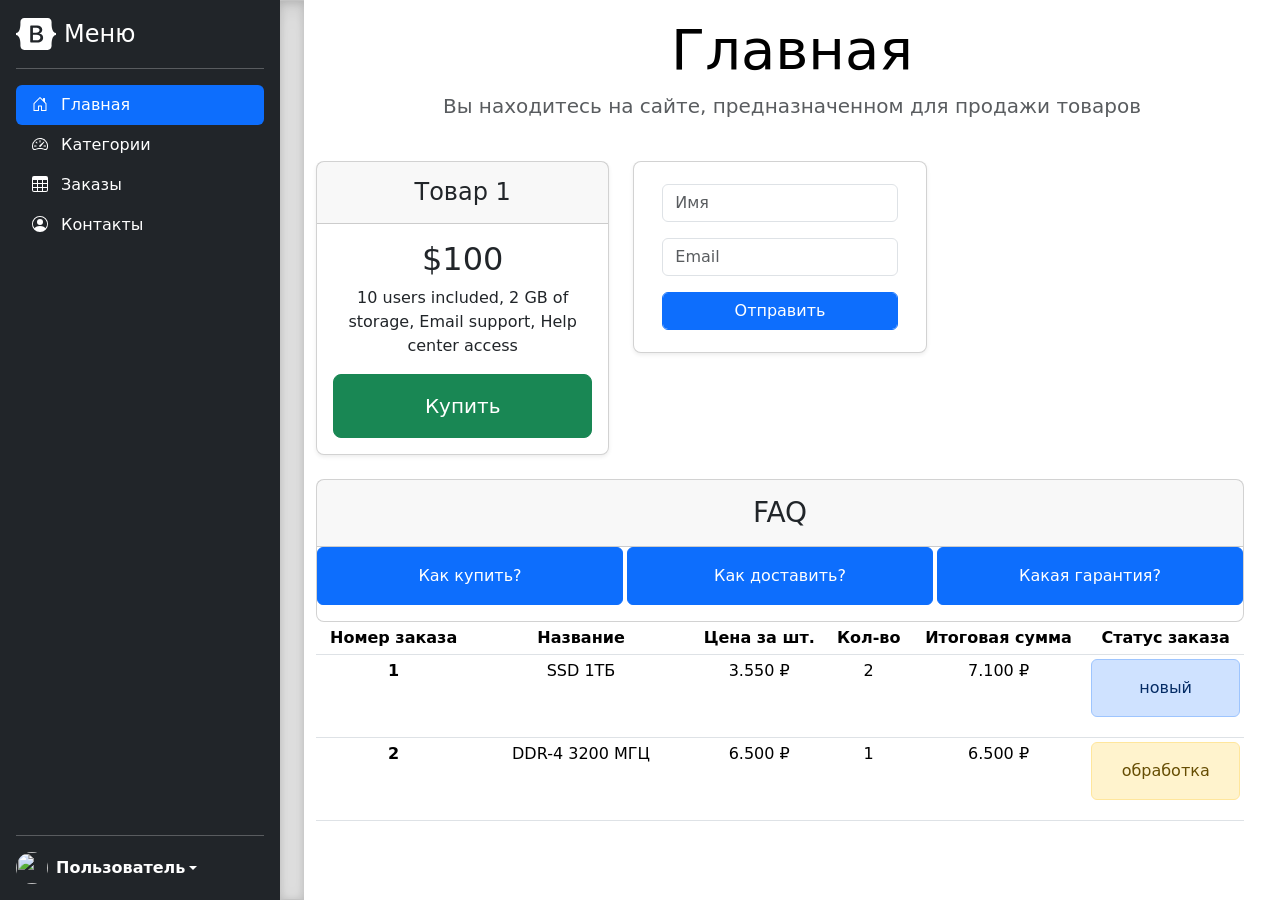
==== commit 9d3593fb: "mac change" ====
--- a/Python Base/lesson21/hw/index.html
+++ b/Python Base/lesson21/hw/index.html
@@ -269,7 +269,7 @@
         <main class="row">
             <div class="row text-center">
                 <div class="col-4">
-                    <div class="card mb-4 rounded-3 shadow-sm  h-100">
+                    <div class="card mb-4 rounded-3 shadow-sm">
                         <div class="card-header py-3">
                             <h4 class="my-0 fw-normal">Товар 1</h4>
                         </div>
@@ -287,22 +287,18 @@
                     </div>
                 </div>
                 <div class="col-4">
-                    <div class="card mb-4 rounded-3 shadow-sm form-control h-100">
+                    <div class="card mb-4 rounded-3 shadow-sm form-control">
                         <div class="card-body">
                             <form>
                                 <div class="mb-3">
                                     <input name="name" type="text" class="form-control" id="exampleInputName1"
                                            placeholder="Имя">
                                 </div>
-                                 <div class="mb-3">
-                                    <input name="phone" type="tel" class="form-control" id="exampleInputPhone1"
-                                           placeholder="Phone">
-                                </div>
                                 <div class="mb-3">
                                     <input name="email" type="email" class="form-control" id="exampleInputEmail1"
                                            placeholder="Email">
                                 </div>
-                                <button type="submit" class="btn btn-primary h-100 w-100 p-3 btn-lg">Отправить</button>
+                                <button type="submit" class="btn btn-primary form-control">Отправить</button>
                             </form>
                         </div>
                     </div>
@@ -398,7 +394,7 @@
                                     <td>3</td>
                                     <td>105.000 ₽</td>
                                     <td>
-                                        <div class="alert alert-success" role="alert">обработан</div>
+                                        <div class="alert alert-info" role="alert">обработан</div>
                                     </td>
                                 </tr>
                                 <tr>
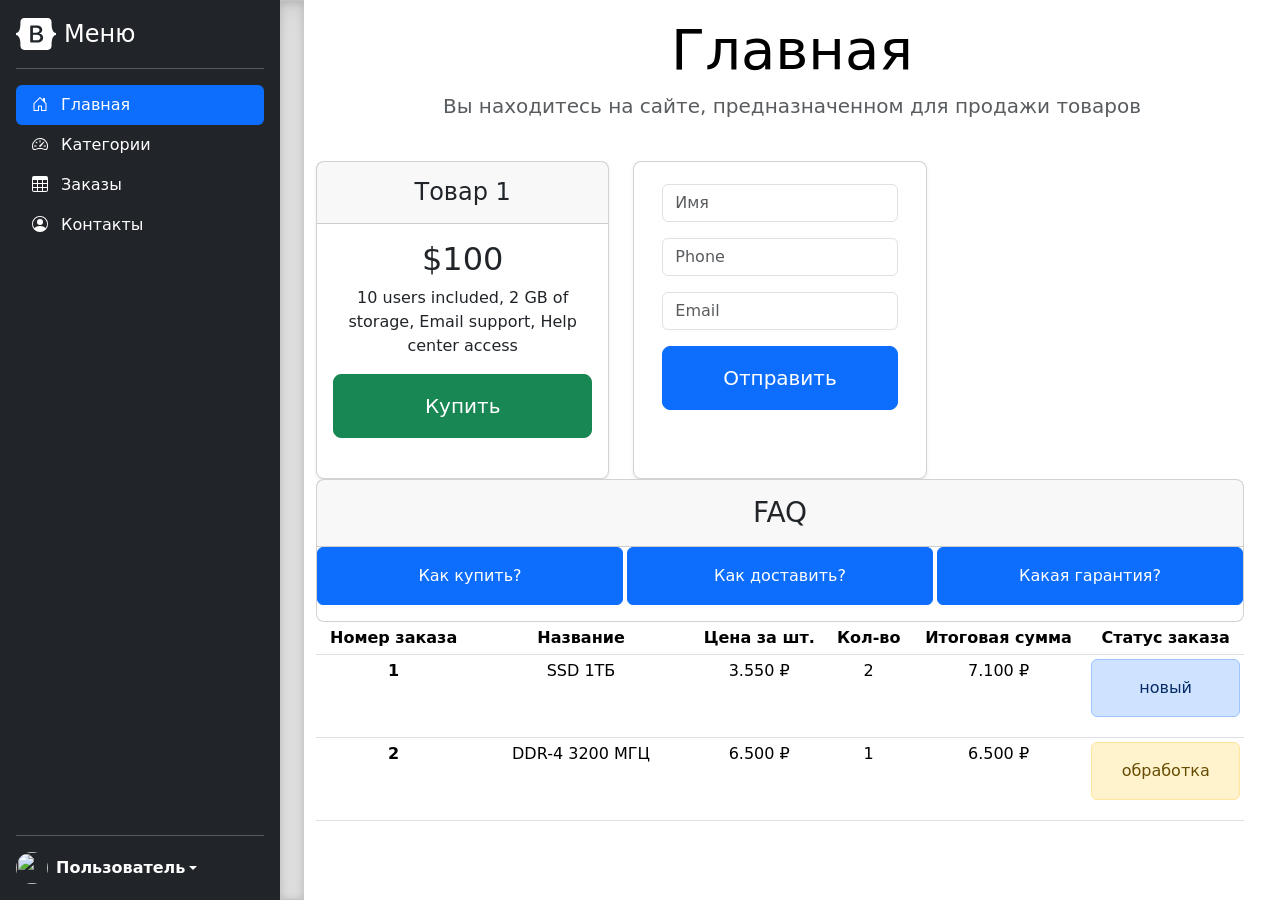
==== commit 94a99449: "Merge remote-tracking branch 'origin/learning' into learning # Conflicts: #	Python Base/lesson21/hw/" ====
--- a/Python Base/lesson21/hw/index.html
+++ b/Python Base/lesson21/hw/index.html
@@ -269,7 +269,7 @@
         <main class="row">
             <div class="row text-center">
                 <div class="col-4">
-                    <div class="card mb-4 rounded-3 shadow-sm">
+                    <div class="card mb-4 rounded-3 shadow-sm  h-100">
                         <div class="card-header py-3">
                             <h4 class="my-0 fw-normal">Товар 1</h4>
                         </div>
@@ -287,18 +287,22 @@
                     </div>
                 </div>
                 <div class="col-4">
-                    <div class="card mb-4 rounded-3 shadow-sm form-control">
+                    <div class="card mb-4 rounded-3 shadow-sm form-control h-100">
                         <div class="card-body">
                             <form>
                                 <div class="mb-3">
                                     <input name="name" type="text" class="form-control" id="exampleInputName1"
                                            placeholder="Имя">
                                 </div>
+                                 <div class="mb-3">
+                                    <input name="phone" type="tel" class="form-control" id="exampleInputPhone1"
+                                           placeholder="Phone">
+                                </div>
                                 <div class="mb-3">
                                     <input name="email" type="email" class="form-control" id="exampleInputEmail1"
                                            placeholder="Email">
                                 </div>
-                                <button type="submit" class="btn btn-primary form-control">Отправить</button>
+                                <button type="submit" class="btn btn-primary h-100 w-100 p-3 btn-lg">Отправить</button>
                             </form>
                         </div>
                     </div>
@@ -394,7 +398,7 @@
                                     <td>3</td>
                                     <td>105.000 ₽</td>
                                     <td>
-                                        <div class="alert alert-info" role="alert">обработан</div>
+                                        <div class="alert alert-success" role="alert">обработан</div>
                                     </td>
                                 </tr>
                                 <tr>
